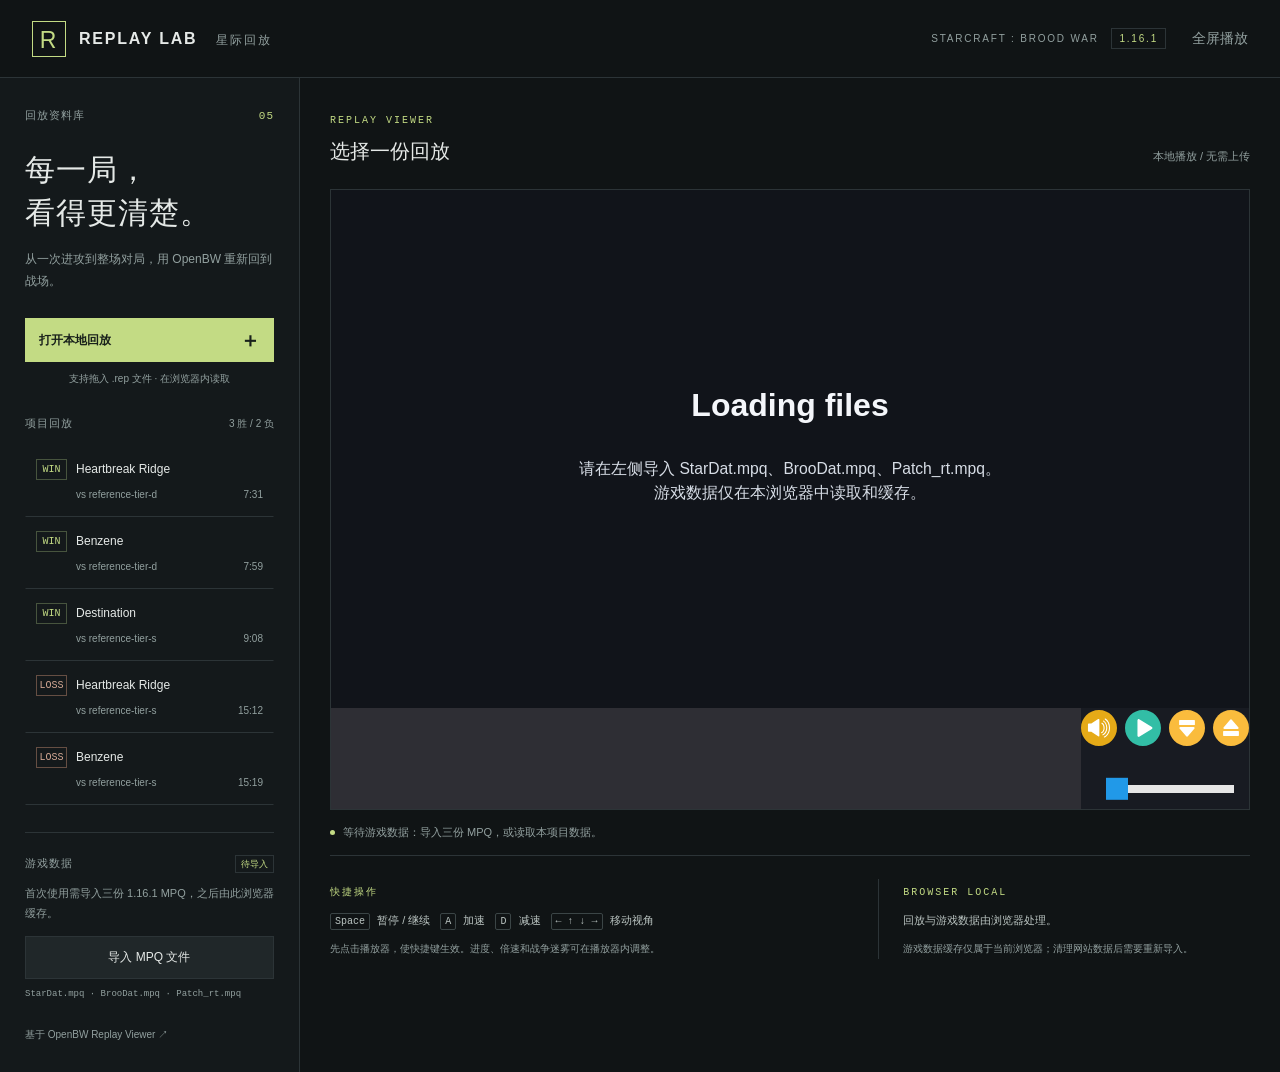
==== index.html @ c77dd966 "Add browser-based StarCraft replay viewer" ====
<!doctype html>
<html lang="zh-CN">
<head>
  <meta charset="utf-8">
  <meta name="viewport" content="width=device-width,initial-scale=1">
  <meta name="description" content="在浏览器中播放 StarCraft 1.16.1 回放，基于 OpenBW。">
  <title>Replay Lab · 星际回放</title>
  <link rel="icon" href="data:,">
  <link rel="stylesheet" href="app.css">
  <script src="app.js" defer></script>
</head>
<body>
  <header class="topbar">
    <a class="brand" href="./"><span class="brand-mark" aria-hidden="true">R</span><span>REPLAY LAB <small>星际回放</small></span></a>
    <span class="engine-label">STARCRAFT : BROOD WAR <b>1.16.1</b></span>
    <button id="fullscreen" class="quiet">全屏播放</button>
  </header>
  <main>
    <aside>
      <div class="section-heading"><span>回放资料库</span><span class="count">05</span></div>
      <h1>每一局，<br>看得更清楚。</h1>
      <p class="intro">从一次进攻到整场对局，用 OpenBW 重新回到战场。</p>
      <label class="primary file-button" for="replay-file">打开本地回放 <span>＋</span></label>
      <input id="replay-file" type="file" accept=".rep" hidden>
      <p class="local-note">支持拖入 .rep 文件 · 在浏览器内读取</p>
      <div class="section-heading list-heading"><span>项目回放</span><span>3 胜 / 2 负</span></div>
      <nav id="replay-list" aria-label="代表性回放"></nav>
      <div class="data-panel">
        <div class="section-heading"><span>游戏数据</span><span id="data-badge" class="badge">检查中</span></div>
        <p>首次使用需导入三份 1.16.1 MPQ，之后由此浏览器缓存。</p>
        <label class="secondary file-button" for="mpq-files">导入 MPQ 文件</label>
        <input id="mpq-files" type="file" accept=".mpq" multiple hidden>
        <button id="local-mpq" class="quiet local-data" hidden>读取本项目游戏数据</button>
        <small>StarDat.mpq · BrooDat.mpq · Patch_rt.mpq</small>
      </div>
      <a class="source-link" href="https://github.com/dgant/openbw-replay-viewer" target="_blank" rel="noopener">基于 OpenBW Replay Viewer ↗</a>
    </aside>
    <section class="workspace" aria-label="回放播放器">
      <div class="viewer-heading"><div><span class="eyebrow">REPLAY VIEWER</span><h2 id="current-title">选择一份回放</h2></div><span id="current-meta">本地播放 / 无需上传</span></div>
      <div class="screen" id="screen">
        <iframe id="viewer" title="OpenBW 星际回放播放器" src="viewer/index.html" allow="autoplay; fullscreen" allowfullscreen></iframe>
      </div>
      <div class="status-line"><span class="status-dot"></span><p id="status" role="status" aria-live="polite">正在初始化 OpenBW 引擎…</p></div>
      <div class="bottom-notes">
        <div><span class="eyebrow">快捷操作</span><p><kbd>Space</kbd> 暂停 / 继续 <kbd>A</kbd> 加速 <kbd>D</kbd> 减速 <kbd>← ↑ ↓ →</kbd> 移动视角</p><small>先点击播放器，使快捷键生效。进度、倍速和战争迷雾可在播放器内调整。</small></div>
        <div class="privacy-note"><span class="eyebrow">BROWSER LOCAL</span><p>回放与游戏数据由浏览器处理。</p><small>游戏数据缓存仅属于当前浏览器；清理网站数据后需要重新导入。</small></div>
      </div>
    </section>
  </main>
</body>
</html>
---- app.css ----
:root{color-scheme:dark;--bg:#101415;--panel:#171c1e;--line:#2c3437;--text:#e5e9e7;--muted:#92a09f;--accent:#c3db84}*{box-sizing:border-box}body{margin:0;background:var(--bg);color:var(--text);font:14px/1.6 "Segoe UI","Microsoft YaHei",sans-serif}button,label,a{-webkit-tap-highlight-color:transparent}button{font:inherit;color:inherit;cursor:pointer}a{color:inherit;text-decoration:none}button:focus-visible,a:focus-visible,label:focus-within{outline:2px solid var(--accent);outline-offset:4px}.topbar{height:78px;border-bottom:1px solid var(--line);display:flex;align-items:center;padding:0 32px;gap:26px}.brand{display:flex;align-items:center;gap:13px;font-size:16px;font-weight:700;letter-spacing:1.8px}.brand-mark{width:34px;height:36px;display:grid;place-items:center;border:1px solid var(--accent);color:var(--accent);font-size:23px;font-weight:400}.brand small{font-size:12px;letter-spacing:2px;color:var(--muted);margin-left:12px;font-weight:400}.engine-label{margin-left:auto;font-size:10px;letter-spacing:1.8px;color:var(--muted)}.engine-label b{color:var(--accent);padding:4px 7px;border:1px solid var(--line);margin-left:8px;font-weight:400}.quiet{background:none;border:0;color:var(--muted);padding:7px 0}.quiet:hover{color:var(--accent)}main{display:grid;grid-template-columns:300px minmax(0,1fr);min-height:calc(100vh - 78px)}aside{padding:29px 25px;border-right:1px solid var(--line);background:#14191b}.section-heading{display:flex;justify-content:space-between;align-items:center;font-size:11px;letter-spacing:1px;color:var(--muted)}.count{font:11px monospace;color:var(--accent)}h1{font-size:30px;line-height:1.45;font-weight:500;letter-spacing:1px;margin:23px 0 13px}.intro{font-size:12px;color:var(--muted);margin:0 0 25px;line-height:1.9}.file-button{cursor:pointer;display:flex;align-items:center;justify-content:center;border:1px solid var(--line);padding:11px 13px;font-size:12px}.primary{background:var(--accent);color:#19211b;border-color:var(--accent);font-weight:600;justify-content:space-between}.primary:hover{background:#d6eba3}.primary span{font-size:20px;line-height:1}.local-note{font-size:10px;color:var(--muted);text-align:center;margin:9px 0 28px}.list-heading{margin-bottom:12px}.list-heading span:last-child{font-size:10px;letter-spacing:0}.replay-card{display:block;width:100%;text-align:left;background:none;border:1px solid transparent;border-bottom-color:var(--line);padding:13px 10px;position:relative}.replay-card:hover{background:#202829}.replay-card.active{border:1px solid #65734c;background:#242d24}.card-top{display:flex;align-items:center;gap:9px}.result{font:10px monospace;color:var(--accent);border:1px solid #47543e;min-width:31px;text-align:center;line-height:19px}.result.loss{color:#d3a894;border-color:#654e43}.map-name{font-size:12px;font-weight:500}.card-meta{font-size:10px;color:var(--muted);display:flex;justify-content:space-between;margin:7px 0 0 40px}.data-panel{margin-top:27px;padding-top:22px;border-top:1px solid var(--line)}.data-panel p{font-size:11px;color:var(--muted);line-height:1.8}.badge{font-size:9px;border:1px solid var(--line);padding:1px 5px;color:var(--accent);letter-spacing:0}.secondary{margin:12px 0 7px;background:#202729}.secondary:hover{border-color:var(--accent)}.data-panel small{display:block;font:9px/1.8 monospace;color:var(--muted)}.local-data{font-size:11px;margin-bottom:9px}.source-link{display:block;color:var(--muted);font-size:10px;margin-top:25px}.workspace{padding:29px 30px 24px;min-width:0}.viewer-heading{display:flex;justify-content:space-between;align-items:end;margin-bottom:22px;gap:16px}.eyebrow{font:10px/1.5 monospace;letter-spacing:2px;color:var(--accent)}h2{font-size:20px;font-weight:500;margin:6px 0 0}.viewer-heading>span{font-size:11px;color:var(--muted);padding-bottom:2px}.screen{height:clamp(500px,69vh,900px);background:#080b0c;border:1px solid var(--line);position:relative}.screen iframe{display:block;width:100%;height:100%;border:0}.screen:fullscreen{height:100vh;width:100vw}.status-line{display:flex;gap:8px;align-items:center;border-bottom:1px solid var(--line);min-height:46px}.status-dot{height:5px;width:5px;flex-shrink:0;background:var(--accent);border-radius:50%}.status-line p{font-size:11px;color:var(--muted);margin:10px 0}.bottom-notes{display:grid;grid-template-columns:1.4fr 1fr;gap:28px;margin-top:23px}.bottom-notes p{font-size:11px;color:#bac4c1;margin:10px 0 7px}.bottom-notes small{font-size:10px;color:var(--muted)}kbd{font:10px monospace;border:1px solid #3b4546;padding:2px 4px;margin:0 4px 0 7px;border-radius:2px}kbd:first-child{margin-left:0}.privacy-note{border-left:1px solid var(--line);padding-left:24px}.screen.drag-over{outline:2px solid var(--accent);outline-offset:3px}[hidden]{display:none!important}@media(min-width:1650px){main{grid-template-columns:330px minmax(0,1fr)}aside{padding:34px}.workspace{padding:32px 40px}}@media(max-width:1000px){main{grid-template-columns:255px minmax(0,1fr)}aside{padding:23px 18px}.workspace{padding:24px 18px}.viewer-heading{display:block}.viewer-heading>span{display:block;margin-top:8px}.bottom-notes{grid-template-columns:1fr}.privacy-note{border-left:0;padding-left:0}.screen{height:600px}.engine-label{display:none}.topbar .quiet{margin-left:auto}}@media(max-width:700px){.topbar{height:64px;padding:0 18px}.brand small{display:none}main{display:flex;flex-direction:column}aside{border-right:0;border-bottom:1px solid var(--line)}h1,.intro{display:none}.section-heading{margin-bottom:14px}.primary{margin-top:14px}.local-note{margin-bottom:20px}#replay-list{display:flex;gap:8px;overflow:auto;padding-bottom:5px}.replay-card{min-width:195px;border:1px solid var(--line)}.data-panel{margin-top:18px;padding-top:16px}.data-panel .section-heading{margin-bottom:0}.source-link{margin-top:12px}.screen{height:70vh;min-height:500px}.workspace{padding:20px 12px}.viewer-heading{margin-left:5px}.bottom-notes{padding:0 6px}}
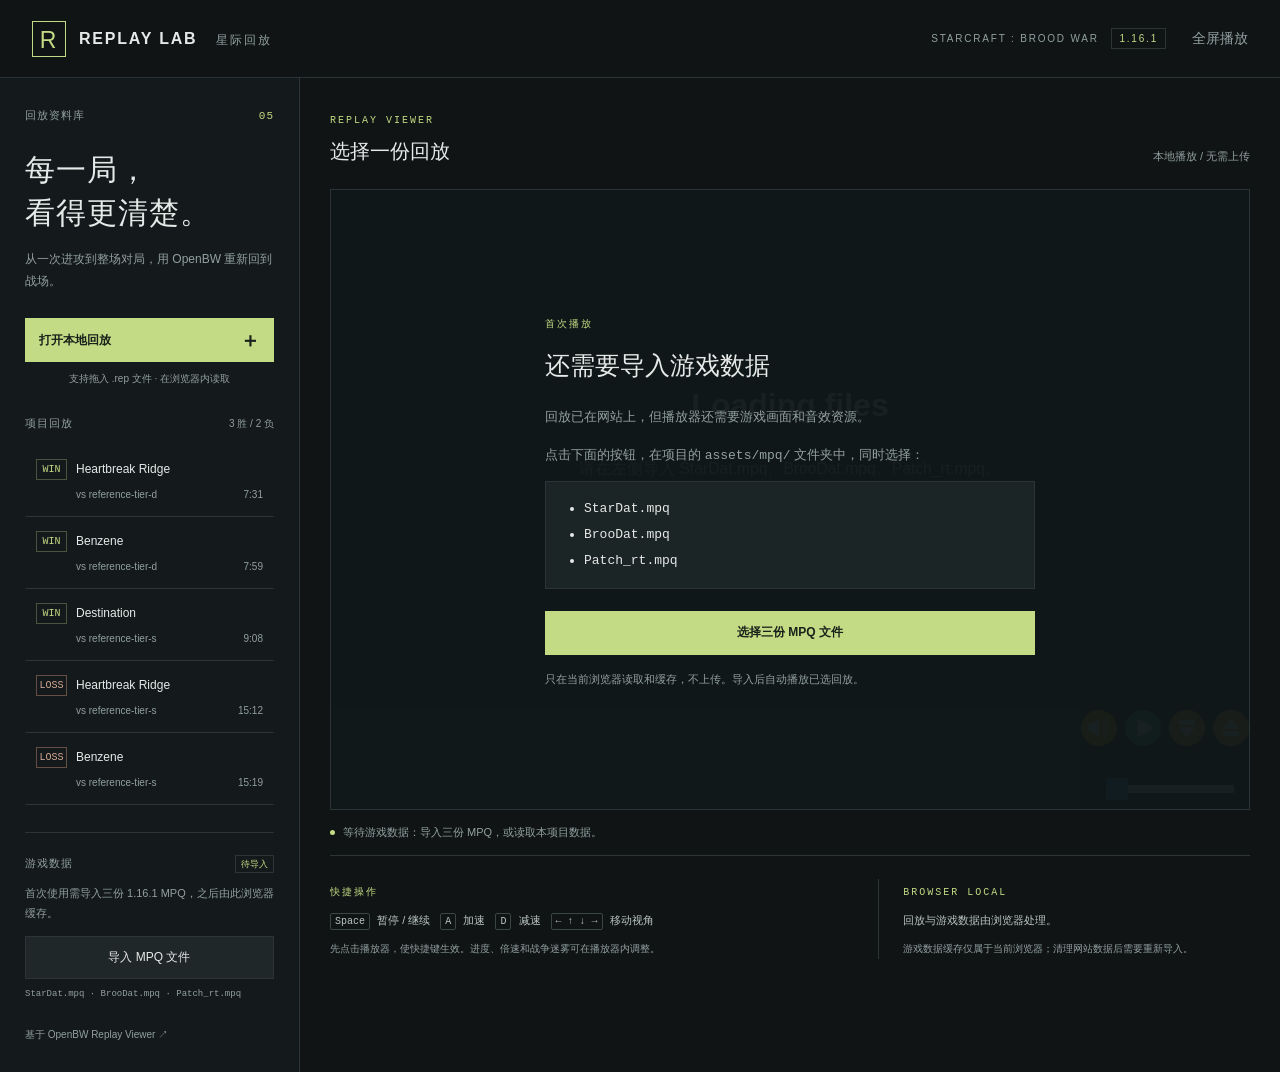
==== commit 40b70871: "Show required game data setup before replay playback" ====
--- a/index.html
+++ b/index.html
@@ -6,8 +6,8 @@
   <meta name="description" content="在浏览器中播放 StarCraft 1.16.1 回放，基于 OpenBW。">
   <title>Replay Lab · 星际回放</title>
   <link rel="icon" href="data:,">
-  <link rel="stylesheet" href="app.css">
-  <script src="app.js" defer></script>
+  <link rel="stylesheet" href="app.css?v=2">
+  <script src="app.js?v=2" defer></script>
 </head>
 <body>
   <header class="topbar">
@@ -39,6 +39,17 @@
       <div class="viewer-heading"><div><span class="eyebrow">REPLAY VIEWER</span><h2 id="current-title">选择一份回放</h2></div><span id="current-meta">本地播放 / 无需上传</span></div>
       <div class="screen" id="screen">
         <iframe id="viewer" title="OpenBW 星际回放播放器" src="viewer/index.html" allow="autoplay; fullscreen" allowfullscreen></iframe>
+        <div id="data-setup" class="data-setup" hidden>
+          <div class="setup-card">
+            <span class="eyebrow">首次播放</span>
+            <h3>还需要导入游戏数据</h3>
+            <p id="setup-message">回放已在网站上，但播放器还需要游戏画面和音效资源。</p>
+            <p>点击下面的按钮，在项目的 <code>assets/mpq/</code> 文件夹中，同时选择：</p>
+            <ul><li>StarDat.mpq</li><li>BrooDat.mpq</li><li>Patch_rt.mpq</li></ul>
+            <button id="setup-import" class="primary file-button">选择三份 MPQ 文件</button>
+            <small>只在当前浏览器读取和缓存，不上传。导入后自动播放已选回放。</small>
+          </div>
+        </div>
       </div>
       <div class="status-line"><span class="status-dot"></span><p id="status" role="status" aria-live="polite">正在初始化 OpenBW 引擎…</p></div>
       <div class="bottom-notes">
--- a/app.css
+++ b/app.css
@@ -1 +1,2 @@
 :root{color-scheme:dark;--bg:#101415;--panel:#171c1e;--line:#2c3437;--text:#e5e9e7;--muted:#92a09f;--accent:#c3db84}*{box-sizing:border-box}body{margin:0;background:var(--bg);color:var(--text);font:14px/1.6 "Segoe UI","Microsoft YaHei",sans-serif}button,label,a{-webkit-tap-highlight-color:transparent}button{font:inherit;color:inherit;cursor:pointer}a{color:inherit;text-decoration:none}button:focus-visible,a:focus-visible,label:focus-within{outline:2px solid var(--accent);outline-offset:4px}.topbar{height:78px;border-bottom:1px solid var(--line);display:flex;align-items:center;padding:0 32px;gap:26px}.brand{display:flex;align-items:center;gap:13px;font-size:16px;font-weight:700;letter-spacing:1.8px}.brand-mark{width:34px;height:36px;display:grid;place-items:center;border:1px solid var(--accent);color:var(--accent);font-size:23px;font-weight:400}.brand small{font-size:12px;letter-spacing:2px;color:var(--muted);margin-left:12px;font-weight:400}.engine-label{margin-left:auto;font-size:10px;letter-spacing:1.8px;color:var(--muted)}.engine-label b{color:var(--accent);padding:4px 7px;border:1px solid var(--line);margin-left:8px;font-weight:400}.quiet{background:none;border:0;color:var(--muted);padding:7px 0}.quiet:hover{color:var(--accent)}main{display:grid;grid-template-columns:300px minmax(0,1fr);min-height:calc(100vh - 78px)}aside{padding:29px 25px;border-right:1px solid var(--line);background:#14191b}.section-heading{display:flex;justify-content:space-between;align-items:center;font-size:11px;letter-spacing:1px;color:var(--muted)}.count{font:11px monospace;color:var(--accent)}h1{font-size:30px;line-height:1.45;font-weight:500;letter-spacing:1px;margin:23px 0 13px}.intro{font-size:12px;color:var(--muted);margin:0 0 25px;line-height:1.9}.file-button{cursor:pointer;display:flex;align-items:center;justify-content:center;border:1px solid var(--line);padding:11px 13px;font-size:12px}.primary{background:var(--accent);color:#19211b;border-color:var(--accent);font-weight:600;justify-content:space-between}.primary:hover{background:#d6eba3}.primary span{font-size:20px;line-height:1}.local-note{font-size:10px;color:var(--muted);text-align:center;margin:9px 0 28px}.list-heading{margin-bottom:12px}.list-heading span:last-child{font-size:10px;letter-spacing:0}.replay-card{display:block;width:100%;text-align:left;background:none;border:1px solid transparent;border-bottom-color:var(--line);padding:13px 10px;position:relative}.replay-card:hover{background:#202829}.replay-card.active{border:1px solid #65734c;background:#242d24}.card-top{display:flex;align-items:center;gap:9px}.result{font:10px monospace;color:var(--accent);border:1px solid #47543e;min-width:31px;text-align:center;line-height:19px}.result.loss{color:#d3a894;border-color:#654e43}.map-name{font-size:12px;font-weight:500}.card-meta{font-size:10px;color:var(--muted);display:flex;justify-content:space-between;margin:7px 0 0 40px}.data-panel{margin-top:27px;padding-top:22px;border-top:1px solid var(--line)}.data-panel p{font-size:11px;color:var(--muted);line-height:1.8}.badge{font-size:9px;border:1px solid var(--line);padding:1px 5px;color:var(--accent);letter-spacing:0}.secondary{margin:12px 0 7px;background:#202729}.secondary:hover{border-color:var(--accent)}.data-panel small{display:block;font:9px/1.8 monospace;color:var(--muted)}.local-data{font-size:11px;margin-bottom:9px}.source-link{display:block;color:var(--muted);font-size:10px;margin-top:25px}.workspace{padding:29px 30px 24px;min-width:0}.viewer-heading{display:flex;justify-content:space-between;align-items:end;margin-bottom:22px;gap:16px}.eyebrow{font:10px/1.5 monospace;letter-spacing:2px;color:var(--accent)}h2{font-size:20px;font-weight:500;margin:6px 0 0}.viewer-heading>span{font-size:11px;color:var(--muted);padding-bottom:2px}.screen{height:clamp(500px,69vh,900px);background:#080b0c;border:1px solid var(--line);position:relative}.screen iframe{display:block;width:100%;height:100%;border:0}.screen:fullscreen{height:100vh;width:100vw}.status-line{display:flex;gap:8px;align-items:center;border-bottom:1px solid var(--line);min-height:46px}.status-dot{height:5px;width:5px;flex-shrink:0;background:var(--accent);border-radius:50%}.status-line p{font-size:11px;color:var(--muted);margin:10px 0}.bottom-notes{display:grid;grid-template-columns:1.4fr 1fr;gap:28px;margin-top:23px}.bottom-notes p{font-size:11px;color:#bac4c1;margin:10px 0 7px}.bottom-notes small{font-size:10px;color:var(--muted)}kbd{font:10px monospace;border:1px solid #3b4546;padding:2px 4px;margin:0 4px 0 7px;border-radius:2px}kbd:first-child{margin-left:0}.privacy-note{border-left:1px solid var(--line);padding-left:24px}.screen.drag-over{outline:2px solid var(--accent);outline-offset:3px}[hidden]{display:none!important}@media(min-width:1650px){main{grid-template-columns:330px minmax(0,1fr)}aside{padding:34px}.workspace{padding:32px 40px}}@media(max-width:1000px){main{grid-template-columns:255px minmax(0,1fr)}aside{padding:23px 18px}.workspace{padding:24px 18px}.viewer-heading{display:block}.viewer-heading>span{display:block;margin-top:8px}.bottom-notes{grid-template-columns:1fr}.privacy-note{border-left:0;padding-left:0}.screen{height:600px}.engine-label{display:none}.topbar .quiet{margin-left:auto}}@media(max-width:700px){.topbar{height:64px;padding:0 18px}.brand small{display:none}main{display:flex;flex-direction:column}aside{border-right:0;border-bottom:1px solid var(--line)}h1,.intro{display:none}.section-heading{margin-bottom:14px}.primary{margin-top:14px}.local-note{margin-bottom:20px}#replay-list{display:flex;gap:8px;overflow:auto;padding-bottom:5px}.replay-card{min-width:195px;border:1px solid var(--line)}.data-panel{margin-top:18px;padding-top:16px}.data-panel .section-heading{margin-bottom:0}.source-link{margin-top:12px}.screen{height:70vh;min-height:500px}.workspace{padding:20px 12px}.viewer-heading{margin-left:5px}.bottom-notes{padding:0 6px}}
+.data-setup{position:absolute;inset:0;display:grid;place-items:center;background:#101718f5;padding:24px;overflow:auto}.setup-card{max-width:490px;width:100%}.setup-card h3{font-size:25px;font-weight:500;margin:12px 0 20px}.setup-card p{color:var(--muted);font-size:13px;line-height:1.9}.setup-card ul{padding:14px 20px 14px 38px;background:#1c2525;border:1px solid var(--line);font:13px/2 monospace}.setup-card button{width:100%;justify-content:center;margin:22px 0 12px}.setup-card small{font-size:11px;color:var(--muted)}
